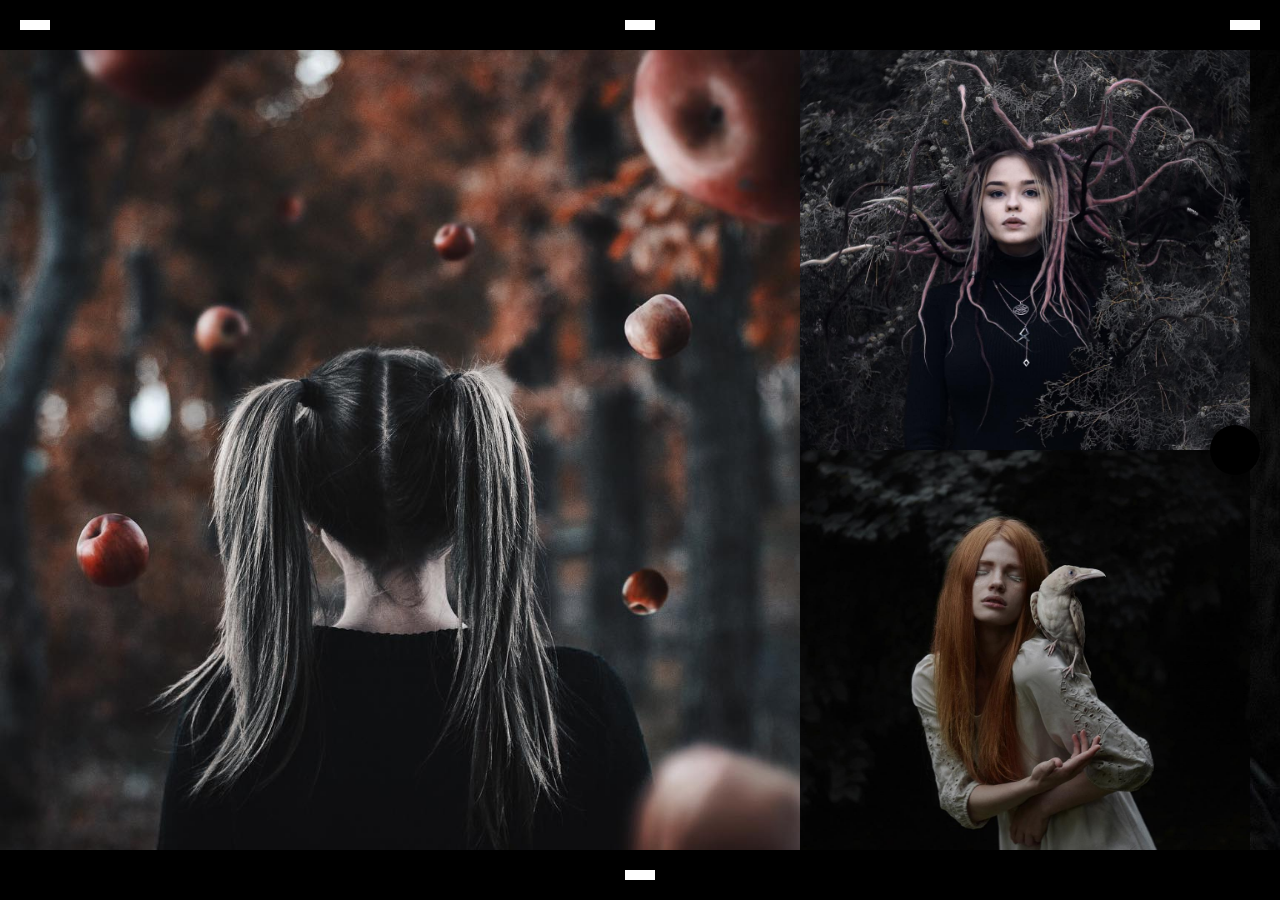
==== index2.html @ 90d716c7 "post2" ====
<!DOCTYPE html>
<html>
  <head>
    <meta charset="utf-8">
    <title></title>
    <link rel="stylesheet" href="stylesheets/style2.css">
    <script src="javascripts/jquery.js" charset="utf-8"></script>
    <script src="javascripts/gallery.js" charset="utf-8"></script>
  </head>

  <body>
    <header>
      <div></div>
      <div></div>
      <div></div>
    </header>

    <div class="prev disabled"></div>
    <div class="next"></div>

    <section class="gallery">
      <section class="rail">
        <section class="collection">
          <div style="background-image: url(images/1.jpg);"></div>

          <section>
            <div style="background-image: url(images/2.jpg);"></div>
            <div style="background-image: url(images/3.jpg);"></div>
          </section>
        </section>

        <section class="collection">
          <div style="background-image: url(images/4.jpg);"></div>

          <section>
            <div style="background-image: url(images/5.jpg);"></div>
            <div style="background-image: url(images/6.jpg);"></div>
          </section>
        </section>

        <section class="collection">
          <div style="background-image: url(images/7.jpg);"></div>

          <section>
            <div style="background-image: url(images/8.jpg);"></div>
            <div style="background-image: url(images/9.jpg);"></div>
          </section>
        </section>

        <section class="collection">
          <div style="background-image: url(images/10.jpg);"></div>

          <section>
            <div style="background-image: url(images/11.jpg);"></div>
            <div style="background-image: url(images/12.jpg);"></div>
          </section>
        </section>
      </section>
    </section>

    <footer>
      <div></div>
    </footer>
  </body>
</html>
---- stylesheets/style2.css ----
@import 'reset.css';
@import 'grid.css';
@import 'ui.css';

@import 'custom2.css';
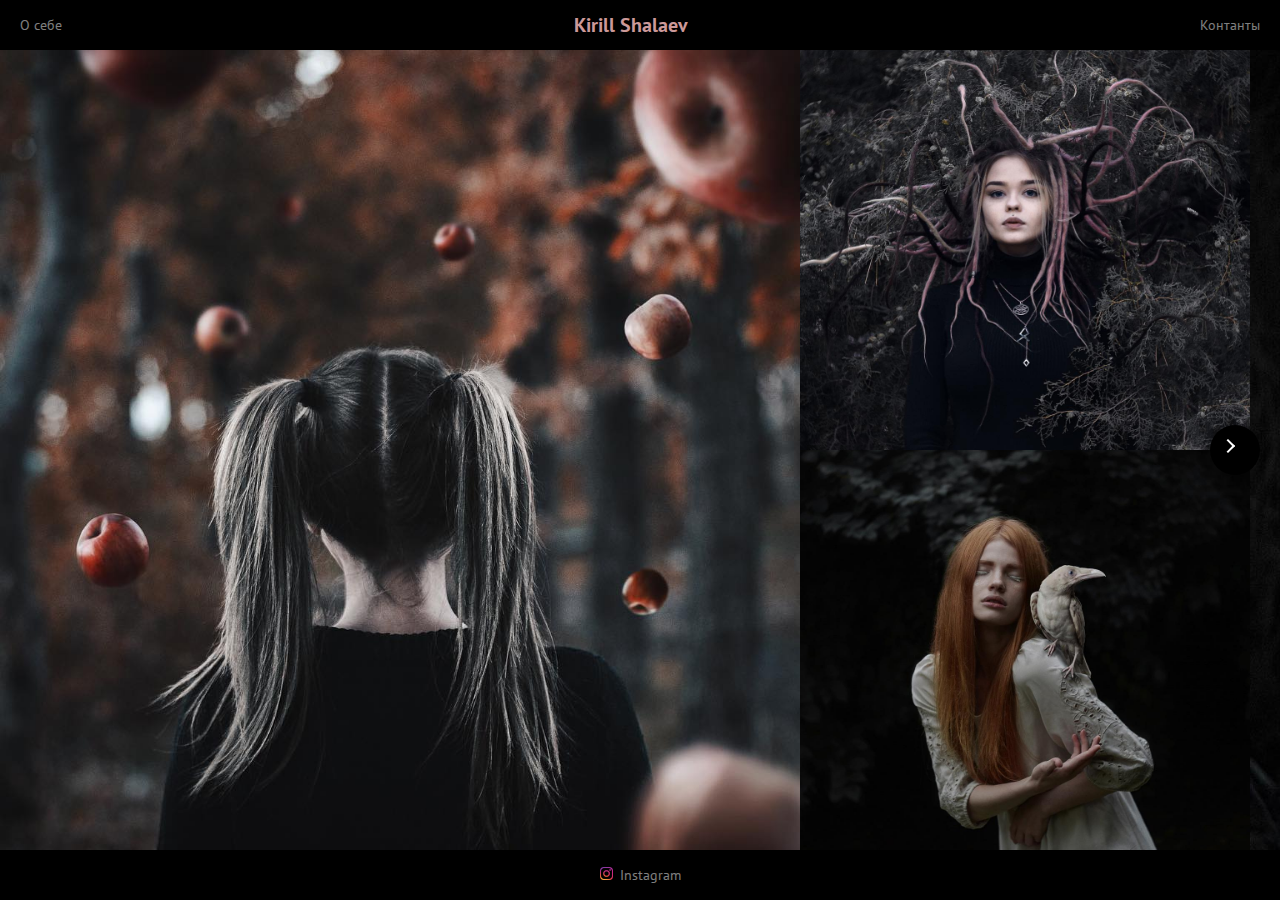
==== commit 159be956: "post3" ====
--- a/index2.html
+++ b/index2.html
@@ -10,13 +10,18 @@
 
   <body>
     <header>
-      <div></div>
-      <div></div>
-      <div></div>
+      <a class="about" href="../posts.html">О себе</a>
+      <a class="name" href="../index.html">Kirill Shalaev</a>
+      <a class="contacts" href="https://vk.com/ksusha_chezz">Контанты</a>
     </header>
 
-    <div class="prev disabled"></div>
-    <div class="next"></div>
+    <figure class="prev disabled">
+      <figure class="arrow-prev"></figure>
+    </figure>
+
+    <figure class="next">
+      <figure class="arrow-next"></figure>
+    </figure>
 
     <section class="gallery">
       <section class="rail">
@@ -59,7 +64,8 @@
     </section>
 
     <footer>
-      <div></div>
+      <a class="instagram" href="https://www.instagram.com/illus1on_life/"></a>
+      <a href="https://www.instagram.com/illus1on_life/">Instagram</a>
     </footer>
   </body>
 </html>
--- a/stylesheets/style2.css
+++ b/stylesheets/style2.css
@@ -1,4 +1,6 @@
 @import 'reset.css';
+@import 'https://fonts.googleapis.com/css?family=PT+Sans+Caption:400,700|PT+Sans:400,400i,700,700i&subset=cyrillic';
+
 @import 'grid.css';
 @import 'ui.css';
 
